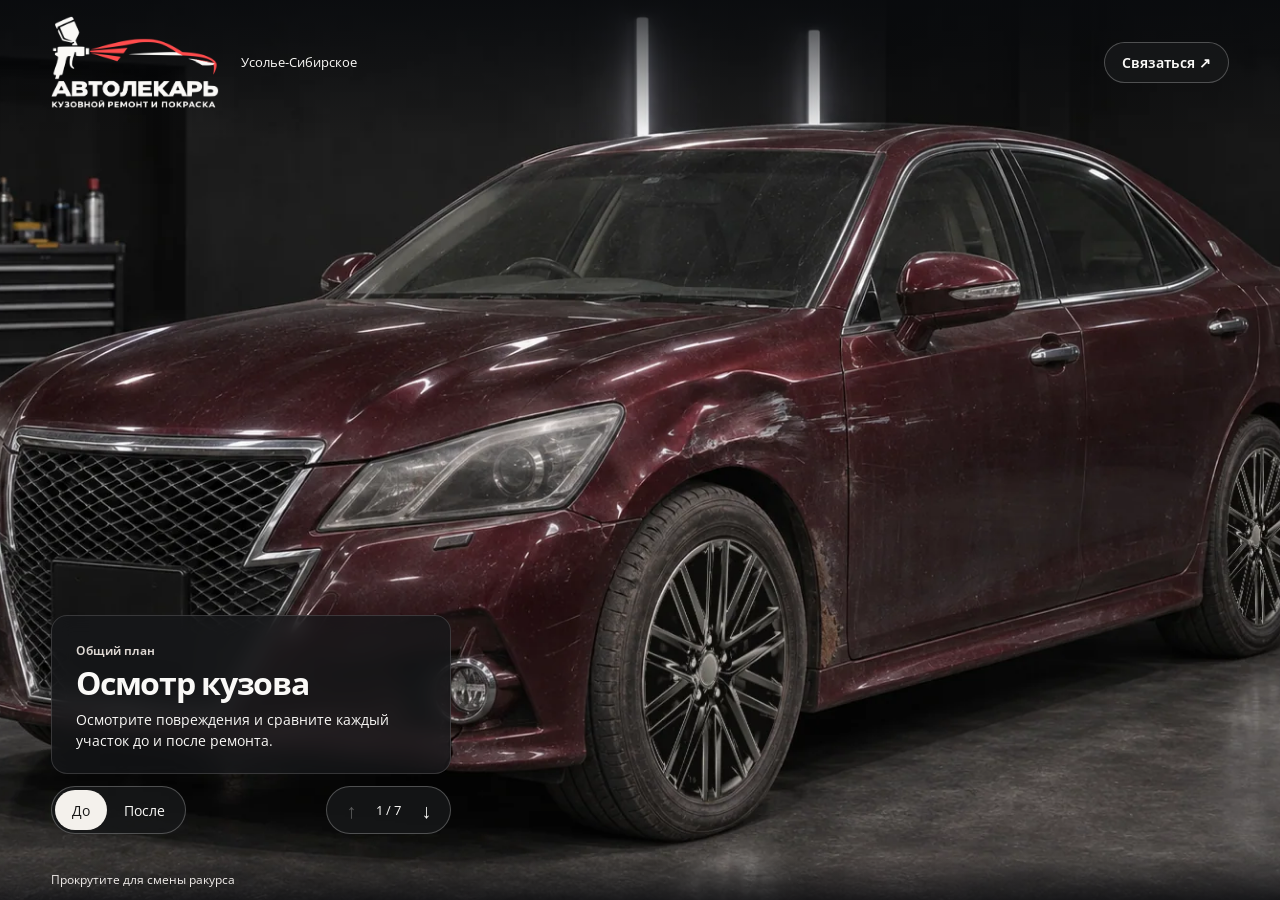
==== index.html @ a325d370 "Complete the inspection with hood polishing and underbody treatment" ====
<!DOCTYPE html><html lang="ru"><head><meta charset="utf-8"><meta name="viewport" content="width=device-width, initial-scale=1"><meta name="theme-color" content="#111315"><meta name="robots" content="noindex,nofollow"><title>Осмотр кузова — Автолекарь</title><link rel="icon" href="./favicon.svg"><style>*{box-sizing:border-box}body{color:#faf9f7;background:#111315;margin:0;font-family:Open Sans Variable,Open Sans,Arial,sans-serif}a,button{font:inherit;color:inherit}a{text-decoration:none}button{cursor:pointer;background:0 0;border:0}button:focus-visible,a:focus-visible{outline-offset:3px;outline:3px solid #f7c978}.inspection{isolation:isolate;touch-action:pinch-zoom;user-select:none;height:100svh;min-height:340px;position:relative;overflow:hidden}.stage,.shot,.shot picture,.shot img{width:100%;height:100%;position:absolute;inset:0}.inspection header,.lower,.inspection footer{z-index:1}.stage{z-index:0;background:#101113}.shot{transform-origin:50%}.shot img{object-fit:cover;object-position:center}.shot .after{clip-path:inset(0 0 0 var(--cut,100%))}.inspection header,.inspection footer{align-items:center;gap:22px;padding-inline:clamp(18px,4vw,72px);display:flex;position:absolute;left:0;right:0}.inspection header{padding-top:max(16px,env(safe-area-inset-top));background:linear-gradient(#090b0ed6,#0000);padding-bottom:28px;top:0}.brand{display:block;flex:none;width:168px}
.brand img{display:block;width:100%;height:auto}
@media(max-width:640px){.brand{width:116px;aspect-ratio:411/200;overflow:hidden}}
.city{font-size:13px}.contact,.compare,.steps{background:#171819d9;border:1px solid #ffffff40;border-radius:30px}.contact{margin-left:auto;padding:10px 17px;font-size:14px;font-weight:650}.lower{bottom:max(66px,calc(env(safe-area-inset-bottom) + 50px));width:min(400px,100% - 36px);position:absolute;left:clamp(18px,4vw,72px)}.card{backdrop-filter:blur(10px);opacity:1;background:#16181bba;border:1px solid #ffffff26;border-radius:16px;padding:22px 24px;transition:opacity .16s .18s}.is-moving .card{opacity:0;transition:opacity 90ms}.location{color:#ded8d3;font-size:12px;font-weight:650}h1{letter-spacing:-.04em;margin:5px 0 8px;font-size:clamp(24px,2.5vw,38px);line-height:1.13}p{margin:0;font-size:14px;line-height:1.5}.inspection nav{justify-content:space-between;gap:12px;margin-top:12px;display:flex}.compare,.steps{align-items:center;padding:3px;display:flex}.compare button,.steps button{border-radius:24px;min-width:42px;min-height:40px}.compare button{padding:0 17px;font-size:14px}.compare button[aria-pressed=true]{color:#171717;background:#f4f1ec}.steps button{font-size:20px}.steps button:disabled{opacity:.3;cursor:default}.count{font-variant-numeric:tabular-nums;padding-inline:4px;font-size:13px}.inspection footer{padding-bottom:max(12px,env(safe-area-inset-bottom));color:#f1edeb;background:linear-gradient(#0000,#0c0d10cb);justify-content:space-between;padding-top:14px;font-size:12px;bottom:0}footer a{text-underline-offset:3px;text-decoration:underline}.touch-help{display:none}@media (pointer:coarse){.touch-help{display:inline}.desktop-help{display:none}}@media (width<=640px){.city{display:none}.lower{bottom:max(48px,calc(env(safe-area-inset-bottom) + 38px));width:calc(100% - 36px)}.card{padding:15px 17px}.contact{font-size:13px}.inspection header{gap:10px}.inspection nav{margin-top:8px}}@media (height<=540px){.lower{bottom:34px}.card{padding:8px 14px}.card p{font-size:12px}.location{display:none}h1{font-size:21px}.inspection nav{margin-top:5px}.inspection footer{padding-bottom:4px}}@media (prefers-reduced-motion:reduce){.card,.is-moving .card{transition:none}}
</style></head><body><main class="inspection" aria-label="Интерактивный осмотр кузова"><header><a class="brand" href="./" aria-label="Автолекарь — главная"><img src="./avtolekar-logo.png" width="411" height="226" alt=""></a><span class="city">Усолье-Сибирское</span><a class="contact" href="https://t.me/dmitri_sergeevi0699">Связаться <span aria-hidden="true">↗</span></a></header><div class="lower"><section class="card" aria-live="polite" aria-atomic="true"><div data-copy data-before="Осмотр кузова" data-after="После восстановления" data-description="Осмотрите повреждения и сравните каждый участок до и после ремонта." data-result="Кузов после ремонта, окраски и полировки."><span class="location">Общий план</span><h1>Осмотр кузова</h1><p>Осмотрите повреждения и сравните каждый участок до и после ремонта.</p></div><div data-copy hidden data-before="Вмятина на крыле" data-after="Крыло после ремонта" data-description="На крыле виден залом, а след притёртости продолжается на переднюю дверь." data-result="Форма крыла восстановлена. Крыло и дверь окрашены."><span class="location">Крыло</span><h1>Вмятина на крыле</h1><p>На крыле виден залом, а след притёртости продолжается на переднюю дверь.</p></div><div data-copy hidden data-before="Коррозия у арки" data-after="Кромка после ремонта" data-description="Ржавчина проступила у нижней кромки переднего крыла, над окрашенным порогом." data-result="Повреждённый участок металла восстановлен, поверхность защищена и окрашена."><span class="location">Коррозия</span><h1>Коррозия у арки</h1><p>Ржавчина проступила у нижней кромки переднего крыла, над окрашенным порогом.</p></div><div data-copy hidden data-before="Трещина бампера" data-after="Бампер после ремонта" data-description="В нижней части переднего бампера видна трещина в пластике." data-result="Пластик восстановлен, на месте трещины — ровное окрашенное покрытие."><span class="location">Бампер</span><h1>Трещина бампера</h1><p>В нижней части переднего бампера видна трещина в пластике.</p></div><div data-copy hidden data-before="Помутнение фары" data-after="Фара после полировки" data-description="Наружный колпак слегка помутнел. За ним видны линза и перегородка." data-result="Наружная поверхность отполирована. Детали оптики снова хорошо различимы."><span class="location">Фара</span><h1>Помутнение фары</h1><p>Наружный колпак слегка помутнел. За ним видны линза и перегородка.</p></div><div data-copy hidden data-before="Риски на капоте" data-after="Капот после полировки" data-description="Вокруг белого отражения лампы видны тонкие царапины от моек." data-result="На отполированном лаке блик лампы снова чёткий."><span class="location">Капот</span><h1>Риски на капоте</h1><p>Вокруг белого отражения лампы видны тонкие царапины от моек.</p></div><div data-copy hidden data-before="Коррозия на усилителе пола" data-after="Днище после обработки" data-description="На продольном усилителе в передней части днища виден очаг ржавчины." data-result="Обработанный участок закрыт чёрным фактурным антикоррозионным покрытием."><span class="location">Днище</span><h1>Коррозия на усилителе пола</h1><p>На продольном усилителе в передней части днища виден очаг ржавчины.</p></div></section><nav aria-label="Управление осмотром"><div class="compare" aria-label="Состояние автомобиля" role="group"><button data-state="before" aria-pressed="true">До</button><button data-state="after" aria-pressed="false">После</button></div><div class="steps"><button data-step="-1" aria-label="Предыдущий ракурс" disabled>↑</button><span class="count">1 / 7</span><button data-step="1" aria-label="Следующий ракурс">↓</button></div></nav></div><footer><span class="desktop-help">Прокрутите для смены ракурса</span><span class="touch-help">↕ Ракурс · ← После · → До</span></footer><div class="stage" aria-hidden="true"><div class="shot"><picture class="before"><source media="(orientation: portrait)" srcset="[data-uri]" data-detail="./media/inspection/phone/overview-before.webp"><img src="./media/inspection/desktop/overview-before-wide.webp" alt="" draggable="false" loading="eager" fetchpriority="high"></picture><picture class="after"><source media="(orientation: portrait)" srcset="./_astro/overview-after.BoNOOjWH.webp" data-detail="./media/inspection/phone/overview-after.webp"><img src="./media/inspection/desktop/overview-after-wide.webp" alt="" draggable="false" loading="lazy" fetchpriority="auto"></picture></div><div class="shot" hidden><picture class="before"><source media="(orientation: portrait)" srcset="./_astro/dent-before.DjAiyzxq.webp" data-detail="./media/inspection/phone/dent-before.webp"><img src="./media/inspection/desktop/dent-before-wide.webp" alt="" draggable="false" loading="lazy" fetchpriority="auto"></picture><picture class="after"><source media="(orientation: portrait)" srcset="./_astro/dent-after.TfTE-GgR.webp" data-detail="./media/inspection/phone/dent-after.webp"><img src="./media/inspection/desktop/dent-after-wide.webp" alt="" draggable="false" loading="lazy" fetchpriority="auto"></picture></div><div class="shot" hidden><picture class="before"><source media="(orientation: portrait)" srcset="./_astro/rust-before.DNss6D1P.webp" data-detail="./media/inspection/phone/rust-before.webp"><img src="./media/inspection/desktop/rust-before-wide.webp" alt="" draggable="false" loading="lazy" fetchpriority="auto"></picture><picture class="after"><source media="(orientation: portrait)" srcset="./_astro/rust-after.C2uciEOX.webp" data-detail="./media/inspection/phone/rust-after.webp"><img src="./media/inspection/desktop/rust-after-wide.webp" alt="" draggable="false" loading="lazy" fetchpriority="auto"></picture></div><div class="shot" hidden><picture class="before"><source media="(orientation: portrait)" srcset="./_astro/bumper-before.CA5DMRPM.webp" data-detail="./media/inspection/phone/bumper-before.webp"><img src="./media/inspection/desktop/bumper-before-wide.webp" alt="" draggable="false" loading="lazy" fetchpriority="auto"></picture><picture class="after"><source media="(orientation: portrait)" srcset="./_astro/bumper-after.2tPCeBjA.webp" data-detail="./media/inspection/phone/bumper-after.webp"><img src="./media/inspection/desktop/bumper-after-wide.webp" alt="" draggable="false" loading="lazy" fetchpriority="auto"></picture></div><div class="shot" hidden><picture class="before"><source media="(orientation: portrait)" srcset="./_astro/headlamp-before.DxLnME9M.webp" data-detail="./media/inspection/phone/headlamp-before.webp"><img src="./media/inspection/desktop/headlamp-before-wide.webp" alt="" draggable="false" loading="lazy" fetchpriority="auto"></picture><picture class="after"><source media="(orientation: portrait)" srcset="./_astro/headlamp-after.x4P0NpUG.webp" data-detail="./media/inspection/phone/headlamp-after.webp"><img src="./media/inspection/desktop/headlamp-after-wide.webp" alt="" draggable="false" loading="lazy" fetchpriority="auto"></picture></div><div class="shot" hidden><picture class="before"><source media="(orientation: portrait)" srcset="./_astro/hood-before.CWk0OAph.webp" data-detail="./media/inspection/phone/hood-before.webp"><img src="./media/inspection/desktop/hood-before-wide.webp" alt="" draggable="false" loading="lazy" fetchpriority="auto"></picture><picture class="after"><source media="(orientation: portrait)" srcset="./_astro/hood-after.D_48-Fvn.webp" data-detail="./media/inspection/phone/hood-after.webp"><img src="./media/inspection/desktop/hood-after-wide.webp" alt="" draggable="false" loading="lazy" fetchpriority="auto"></picture></div><div class="shot" hidden><picture class="before"><source media="(orientation: portrait)" srcset="./_astro/floor-before.DLg3fCy4.webp" data-detail="./media/inspection/phone/floor-before.webp"><img src="./media/inspection/desktop/floor-before-wide.webp" alt="" draggable="false" loading="lazy" fetchpriority="auto"></picture><picture class="after"><source media="(orientation: portrait)" srcset="./_astro/floor-after.BO7RYR8T.webp" data-detail="./media/inspection/phone/floor-after.webp"><img src="./media/inspection/desktop/floor-after-wide.webp" alt="" draggable="false" loading="lazy" fetchpriority="auto"></picture></div></div></main><noscript><style>.inspection nav,.desktop-help,.touch-help{display:none}</style><p>Осмотр повреждений и результаты ремонта</p><p>Общий план · <a href="./media/inspection/desktop/overview-before-wide.webp">До </a><a href="./media/inspection/desktop/overview-after-wide.webp"> После</a></p><p>Крыло · <a href="./media/inspection/desktop/dent-before-wide.webp">До </a><a href="./media/inspection/desktop/dent-after-wide.webp"> После</a></p><p>Коррозия · <a href="./media/inspection/desktop/rust-before-wide.webp">До </a><a href="./media/inspection/desktop/rust-after-wide.webp"> После</a></p><p>Бампер · <a href="./media/inspection/desktop/bumper-before-wide.webp">До </a><a href="./media/inspection/desktop/bumper-after-wide.webp"> После</a></p><p>Фара · <a href="./media/inspection/desktop/headlamp-before-wide.webp">До </a><a href="./media/inspection/desktop/headlamp-after-wide.webp"> После</a></p><p>Капот · <a href="./media/inspection/desktop/hood-before-wide.webp">До </a><a href="./media/inspection/desktop/hood-after-wide.webp"> После</a></p><p>Днище · <a href="./media/inspection/desktop/floor-before-wide.webp">До </a><a href="./media/inspection/desktop/floor-after-wide.webp"> После</a></p></noscript><script type="module" src="./_astro/InspectionPage.astro_astro_type_script_index_0_lang.B_7748nV.js"></script><link rel="stylesheet" href="./_astro/inspection-fonts.css" media="print" onload="this.media='all'"></body></html>
---- _astro/inspection-fonts.css ----
@font-face{font-family:Open Sans Variable;font-style:normal;font-display:swap;font-weight:300 800;src:url(./open-sans-cyrillic-ext-wght-normal.D8xHCTEw.woff2)format("woff2-variations");unicode-range:U+460-52F,U+1C80-1C8A,U+20B4,U+2DE0-2DFF,U+A640-A69F,U+FE2E-FE2F}
@font-face{font-family:Open Sans Variable;font-style:normal;font-display:swap;font-weight:300 800;src:url(./open-sans-cyrillic-wght-normal.bOs07Rf4.woff2)format("woff2-variations");unicode-range:U+301,U+400-45F,U+490-491,U+4B0-4B1,U+2116}
@font-face{font-family:Open Sans Variable;font-style:normal;font-display:swap;font-weight:300 800;src:url(./open-sans-greek-ext-wght-normal.Bm9CHu9r.woff2)format("woff2-variations");unicode-range:U+1F??}
@font-face{font-family:Open Sans Variable;font-style:normal;font-display:swap;font-weight:300 800;src:url(./open-sans-greek-wght-normal.8neIfJ3r.woff2)format("woff2-variations");unicode-range:U+370-377,U+37A-37F,U+384-38A,U+38C,U+38E-3A1,U+3A3-3FF}
@font-face{font-family:Open Sans Variable;font-style:normal;font-display:swap;font-weight:300 800;src:url(./open-sans-hebrew-wght-normal.BjjtG49P.woff2)format("woff2-variations");unicode-range:U+307-308,U+590-5FF,U+200C-2010,U+20AA,U+25CC,U+FB1D-FB4F}
@font-face{font-family:Open Sans Variable;font-style:normal;font-display:swap;font-weight:300 800;src:url(./open-sans-math-wght-normal.C1FvUlkR.woff2)format("woff2-variations");unicode-range:U+302-303,U+305,U+307-308,U+310,U+312,U+315,U+31A,U+326-327,U+32C,U+32F-330,U+332-333,U+338,U+33A,U+346,U+34D,U+391-3A1,U+3A3-3A9,U+3B1-3C9,U+3D1,U+3D5-3D6,U+3F0-3F1,U+3F4-3F5,U+2016-2017,U+2034-2038,U+203C,U+2040,U+2043,U+2047,U+2050,U+2057,U+205F,U+2070-2071,U+2074-208E,U+2090-209C,U+20D0-20DC,U+20E1,U+20E5-20EF,U+2100-2112,U+2114-2115,U+2117-2121,U+2123-214F,U+2190,U+2192,U+2194-21AE,U+21B0-21E5,U+21F1-21F2,U+21F4-2211,U+2213-2214,U+2216-22FF,U+2308-230B,U+2310,U+2319,U+231C-2321,U+2336-237A,U+237C,U+2395,U+239B-23B7,U+23D0,U+23DC-23E1,U+2474-2475,U+25AF,U+25B3,U+25B7,U+25BD,U+25C1,U+25CA,U+25CC,U+25FB,U+266D-266F,U+27C0-27FF,U+2900-2AFF,U+2B0E-2B11,U+2B30-2B4C,U+2BFE,U+3030,U+FF5B,U+FF5D,U+1D400-1D7FF,U+1EE??}
@font-face{font-family:Open Sans Variable;font-style:normal;font-display:swap;font-weight:300 800;src:url(./open-sans-symbols-wght-normal.BAf6-sld.woff2)format("woff2-variations");unicode-range:U+1-C,U+E-1F,U+7F-9F,U+20DD-20E0,U+20E2-20E4,U+2150-218F,U+2190,U+2192,U+2194-2199,U+21AF,U+21E6-21F0,U+21F3,U+2218-2219,U+2299,U+22C4-22C6,U+2300-243F,U+2440-244A,U+2460-24FF,U+25A0-27BF,U+28??,U+2921-2922,U+2981,U+29BF,U+29EB,U+2B??,U+4DC0-4DFF,U+FFF9-FFFB,U+10140-1018E,U+10190-1019C,U+101A0,U+101D0-101FD,U+102E0-102FB,U+10E60-10E7E,U+1D2C0-1D2D3,U+1D2E0-1D37F,U+1F0??,U+1F100-1F1AD,U+1F1E6-1F1FF,U+1F30D-1F30F,U+1F315,U+1F31C,U+1F31E,U+1F320-1F32C,U+1F336,U+1F378,U+1F37D,U+1F382,U+1F393-1F39F,U+1F3A7-1F3A8,U+1F3AC-1F3AF,U+1F3C2,U+1F3C4-1F3C6,U+1F3CA-1F3CE,U+1F3D4-1F3E0,U+1F3ED,U+1F3F1-1F3F3,U+1F3F5-1F3F7,U+1F408,U+1F415,U+1F41F,U+1F426,U+1F43F,U+1F441-1F442,U+1F444,U+1F446-1F449,U+1F44C-1F44E,U+1F453,U+1F46A,U+1F47D,U+1F4A3,U+1F4B0,U+1F4B3,U+1F4B9,U+1F4BB,U+1F4BF,U+1F4C8-1F4CB,U+1F4D6,U+1F4DA,U+1F4DF,U+1F4E3-1F4E6,U+1F4EA-1F4ED,U+1F4F7,U+1F4F9-1F4FB,U+1F4FD-1F4FE,U+1F503,U+1F507-1F50B,U+1F50D,U+1F512-1F513,U+1F53E-1F54A,U+1F54F-1F5FA,U+1F610,U+1F650-1F67F,U+1F687,U+1F68D,U+1F691,U+1F694,U+1F698,U+1F6AD,U+1F6B2,U+1F6B9-1F6BA,U+1F6BC,U+1F6C6-1F6CF,U+1F6D3-1F6D7,U+1F6E0-1F6EA,U+1F6F0-1F6F3,U+1F6F7-1F6FC,U+1F7??,U+1F800-1F80B,U+1F810-1F847,U+1F850-1F859,U+1F860-1F887,U+1F890-1F8AD,U+1F8B0-1F8BB,U+1F8C0-1F8C1,U+1F900-1F90B,U+1F93B,U+1F946,U+1F984,U+1F996,U+1F9E9,U+1FA00-1FA6F,U+1FA70-1FA7C,U+1FA80-1FA89,U+1FA8F-1FAC6,U+1FACE-1FADC,U+1FADF-1FAE9,U+1FAF0-1FAF8,U+1FB??}
@font-face{font-family:Open Sans Variable;font-style:normal;font-display:swap;font-weight:300 800;src:url(./open-sans-vietnamese-wght-normal.UygKeDyW.woff2)format("woff2-variations");unicode-range:U+102-103,U+110-111,U+128-129,U+168-169,U+1A0-1A1,U+1AF-1B0,U+300-301,U+303-304,U+308-309,U+323,U+329,U+1EA0-1EF9,U+20AB}
@font-face{font-family:Open Sans Variable;font-style:normal;font-display:swap;font-weight:300 800;src:url(./open-sans-latin-ext-wght-normal.DPNHYqvY.woff2)format("woff2-variations");unicode-range:U+100-2BA,U+2BD-2C5,U+2C7-2CC,U+2CE-2D7,U+2DD-2FF,U+304,U+308,U+329,U+1D00-1DBF,U+1E00-1E9F,U+1EF2-1EFF,U+2020,U+20A0-20AB,U+20AD-20C0,U+2113,U+2C60-2C7F,U+A720-A7FF}
@font-face{font-family:Open Sans Variable;font-style:normal;font-display:swap;font-weight:300 800;src:url(./open-sans-latin-wght-normal.CWNzRldh.woff2)format("woff2-variations");unicode-range:U+??,U+131,U+152-153,U+2BB-2BC,U+2C6,U+2DA,U+2DC,U+304,U+308,U+329,U+2000-206F,U+20AC,U+2122,U+2191,U+2193,U+2212,U+2215,U+FEFF,U+FFFD}
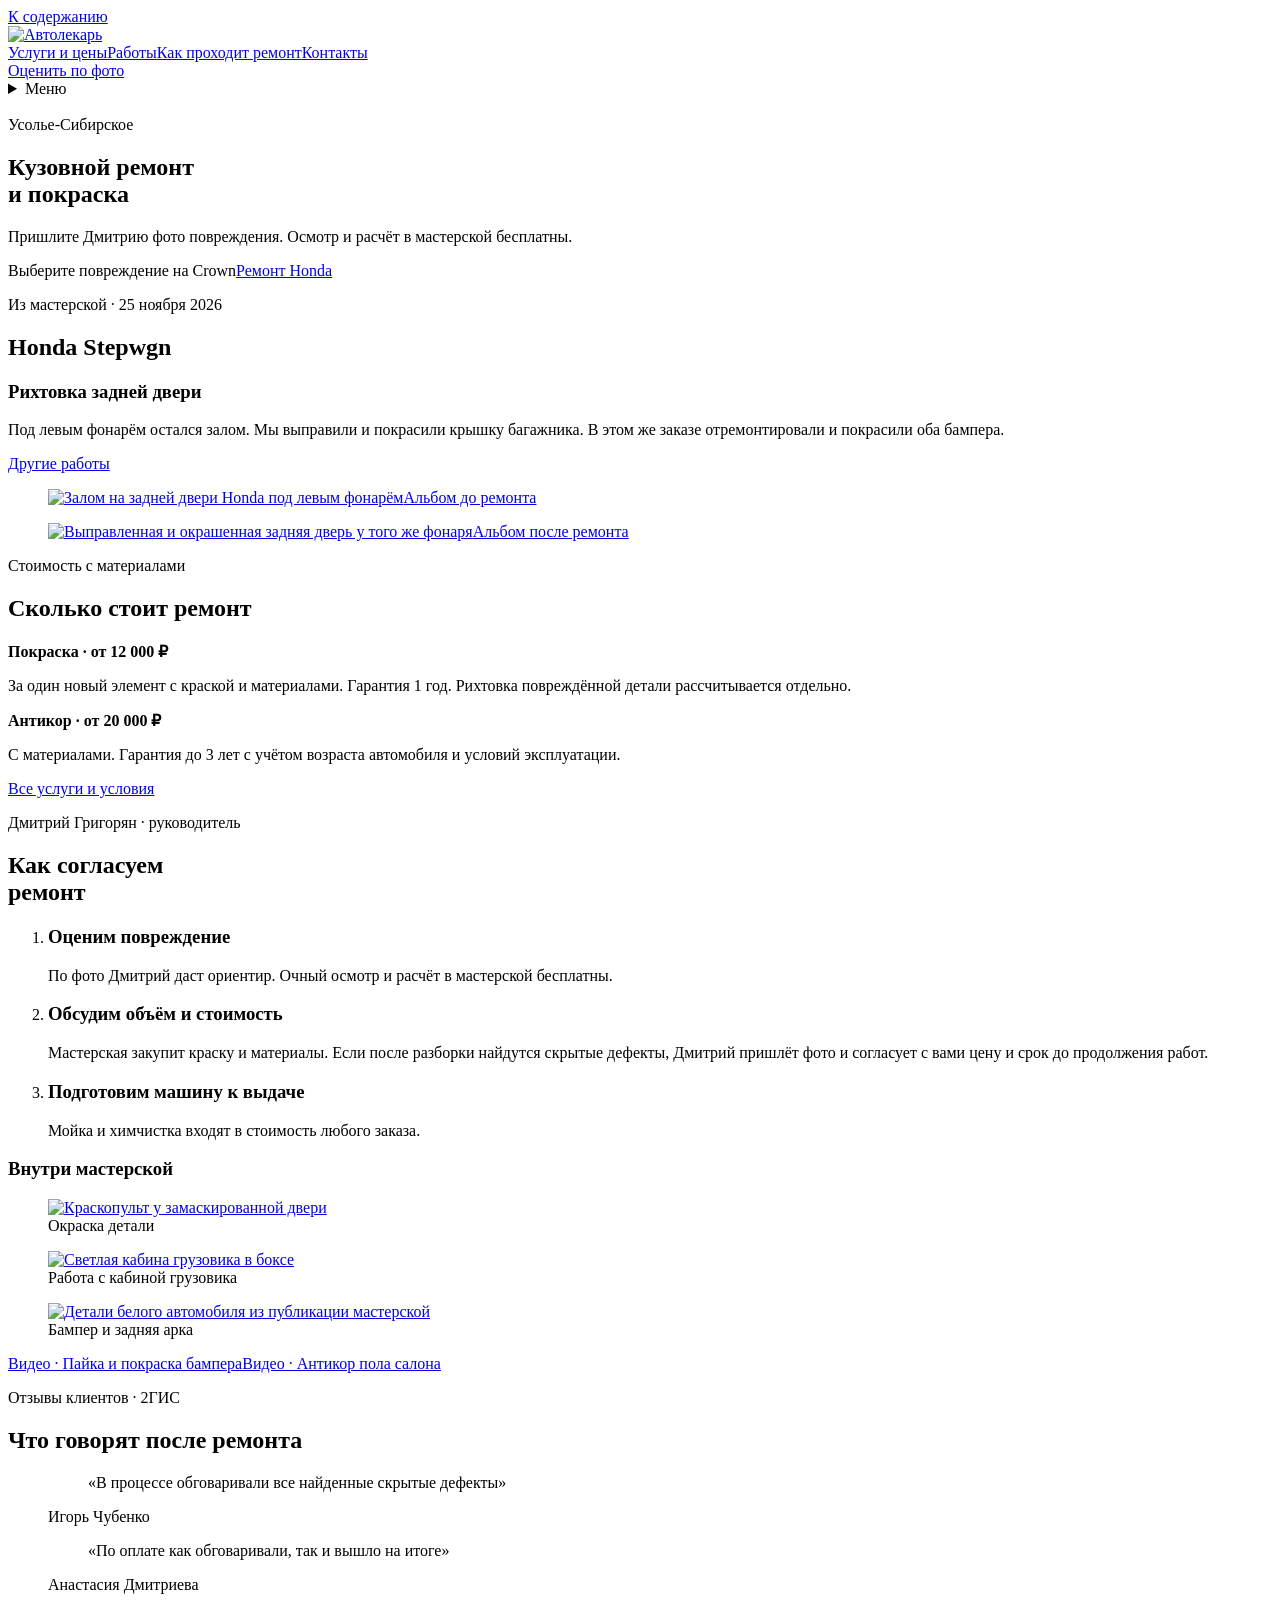
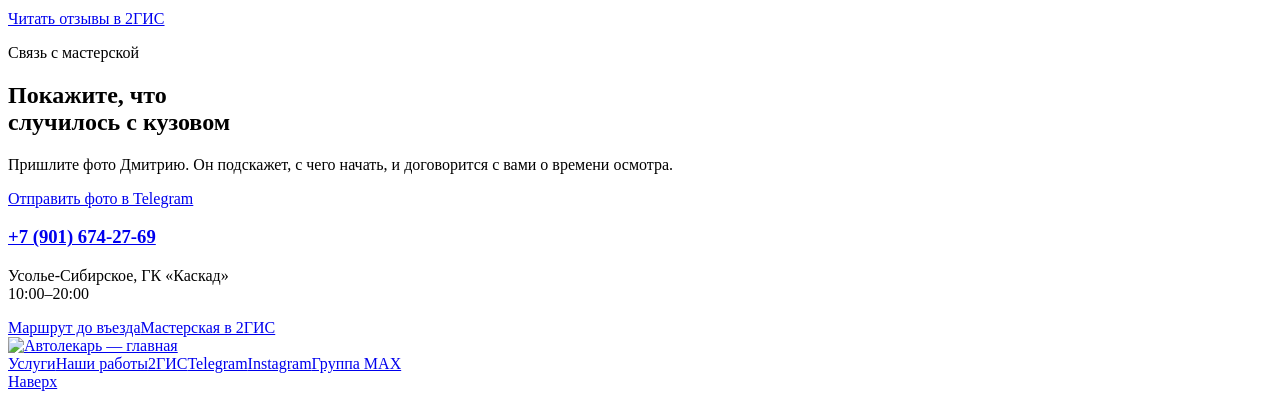
==== commit 09a8942d: "Publish updated workshop navigation and Honda Stepwgn repair comparison" ====
--- a/index.html
+++ b/index.html
@@ -1,5 +1 @@
-<!DOCTYPE html><html lang="ru"><head><meta charset="utf-8"><meta name="viewport" content="width=device-width, initial-scale=1"><meta name="theme-color" content="#111315"><meta name="robots" content="noindex,nofollow"><title>Осмотр кузова — Автолекарь</title><link rel="icon" href="./favicon.svg"><style>*{box-sizing:border-box}body{color:#faf9f7;background:#111315;margin:0;font-family:Open Sans Variable,Open Sans,Arial,sans-serif}a,button{font:inherit;color:inherit}a{text-decoration:none}button{cursor:pointer;background:0 0;border:0}button:focus-visible,a:focus-visible{outline-offset:3px;outline:3px solid #f7c978}.inspection{isolation:isolate;touch-action:pinch-zoom;user-select:none;height:100svh;min-height:340px;position:relative;overflow:hidden}.stage,.shot,.shot picture,.shot img{width:100%;height:100%;position:absolute;inset:0}.inspection header,.lower,.inspection footer{z-index:1}.stage{z-index:0;background:#101113}.shot{transform-origin:50%}.shot img{object-fit:cover;object-position:center}.shot .after{clip-path:inset(0 0 0 var(--cut,100%))}.inspection header,.inspection footer{align-items:center;gap:22px;padding-inline:clamp(18px,4vw,72px);display:flex;position:absolute;left:0;right:0}.inspection header{padding-top:max(16px,env(safe-area-inset-top));background:linear-gradient(#090b0ed6,#0000);padding-bottom:28px;top:0}.brand{display:block;flex:none;width:168px}
-.brand img{display:block;width:100%;height:auto}
-@media(max-width:640px){.brand{width:116px;aspect-ratio:411/200;overflow:hidden}}
-.city{font-size:13px}.contact,.compare,.steps{background:#171819d9;border:1px solid #ffffff40;border-radius:30px}.contact{margin-left:auto;padding:10px 17px;font-size:14px;font-weight:650}.lower{bottom:max(66px,calc(env(safe-area-inset-bottom) + 50px));width:min(400px,100% - 36px);position:absolute;left:clamp(18px,4vw,72px)}.card{backdrop-filter:blur(10px);opacity:1;background:#16181bba;border:1px solid #ffffff26;border-radius:16px;padding:22px 24px;transition:opacity .16s .18s}.is-moving .card{opacity:0;transition:opacity 90ms}.location{color:#ded8d3;font-size:12px;font-weight:650}h1{letter-spacing:-.04em;margin:5px 0 8px;font-size:clamp(24px,2.5vw,38px);line-height:1.13}p{margin:0;font-size:14px;line-height:1.5}.inspection nav{justify-content:space-between;gap:12px;margin-top:12px;display:flex}.compare,.steps{align-items:center;padding:3px;display:flex}.compare button,.steps button{border-radius:24px;min-width:42px;min-height:40px}.compare button{padding:0 17px;font-size:14px}.compare button[aria-pressed=true]{color:#171717;background:#f4f1ec}.steps button{font-size:20px}.steps button:disabled{opacity:.3;cursor:default}.count{font-variant-numeric:tabular-nums;padding-inline:4px;font-size:13px}.inspection footer{padding-bottom:max(12px,env(safe-area-inset-bottom));color:#f1edeb;background:linear-gradient(#0000,#0c0d10cb);justify-content:space-between;padding-top:14px;font-size:12px;bottom:0}footer a{text-underline-offset:3px;text-decoration:underline}.touch-help{display:none}@media (pointer:coarse){.touch-help{display:inline}.desktop-help{display:none}}@media (width<=640px){.city{display:none}.lower{bottom:max(48px,calc(env(safe-area-inset-bottom) + 38px));width:calc(100% - 36px)}.card{padding:15px 17px}.contact{font-size:13px}.inspection header{gap:10px}.inspection nav{margin-top:8px}}@media (height<=540px){.lower{bottom:34px}.card{padding:8px 14px}.card p{font-size:12px}.location{display:none}h1{font-size:21px}.inspection nav{margin-top:5px}.inspection footer{padding-bottom:4px}}@media (prefers-reduced-motion:reduce){.card,.is-moving .card{transition:none}}
-</style></head><body><main class="inspection" aria-label="Интерактивный осмотр кузова"><header><a class="brand" href="./" aria-label="Автолекарь — главная"><img src="./avtolekar-logo.png" width="411" height="226" alt=""></a><span class="city">Усолье-Сибирское</span><a class="contact" href="https://t.me/dmitri_sergeevi0699">Связаться <span aria-hidden="true">↗</span></a></header><div class="lower"><section class="card" aria-live="polite" aria-atomic="true"><div data-copy data-before="Осмотр кузова" data-after="После восстановления" data-description="Осмотрите повреждения и сравните каждый участок до и после ремонта." data-result="Кузов после ремонта, окраски и полировки."><span class="location">Общий план</span><h1>Осмотр кузова</h1><p>Осмотрите повреждения и сравните каждый участок до и после ремонта.</p></div><div data-copy hidden data-before="Вмятина на крыле" data-after="Крыло после ремонта" data-description="На крыле виден залом, а след притёртости продолжается на переднюю дверь." data-result="Форма крыла восстановлена. Крыло и дверь окрашены."><span class="location">Крыло</span><h1>Вмятина на крыле</h1><p>На крыле виден залом, а след притёртости продолжается на переднюю дверь.</p></div><div data-copy hidden data-before="Коррозия у арки" data-after="Кромка после ремонта" data-description="Ржавчина проступила у нижней кромки переднего крыла, над окрашенным порогом." data-result="Повреждённый участок металла восстановлен, поверхность защищена и окрашена."><span class="location">Коррозия</span><h1>Коррозия у арки</h1><p>Ржавчина проступила у нижней кромки переднего крыла, над окрашенным порогом.</p></div><div data-copy hidden data-before="Трещина бампера" data-after="Бампер после ремонта" data-description="В нижней части переднего бампера видна трещина в пластике." data-result="Пластик восстановлен, на месте трещины — ровное окрашенное покрытие."><span class="location">Бампер</span><h1>Трещина бампера</h1><p>В нижней части переднего бампера видна трещина в пластике.</p></div><div data-copy hidden data-before="Помутнение фары" data-after="Фара после полировки" data-description="Наружный колпак слегка помутнел. За ним видны линза и перегородка." data-result="Наружная поверхность отполирована. Детали оптики снова хорошо различимы."><span class="location">Фара</span><h1>Помутнение фары</h1><p>Наружный колпак слегка помутнел. За ним видны линза и перегородка.</p></div><div data-copy hidden data-before="Риски на капоте" data-after="Капот после полировки" data-description="Вокруг белого отражения лампы видны тонкие царапины от моек." data-result="На отполированном лаке блик лампы снова чёткий."><span class="location">Капот</span><h1>Риски на капоте</h1><p>Вокруг белого отражения лампы видны тонкие царапины от моек.</p></div><div data-copy hidden data-before="Коррозия на усилителе пола" data-after="Днище после обработки" data-description="На продольном усилителе в передней части днища виден очаг ржавчины." data-result="Обработанный участок закрыт чёрным фактурным антикоррозионным покрытием."><span class="location">Днище</span><h1>Коррозия на усилителе пола</h1><p>На продольном усилителе в передней части днища виден очаг ржавчины.</p></div></section><nav aria-label="Управление осмотром"><div class="compare" aria-label="Состояние автомобиля" role="group"><button data-state="before" aria-pressed="true">До</button><button data-state="after" aria-pressed="false">После</button></div><div class="steps"><button data-step="-1" aria-label="Предыдущий ракурс" disabled>↑</button><span class="count">1 / 7</span><button data-step="1" aria-label="Следующий ракурс">↓</button></div></nav></div><footer><span class="desktop-help">Прокрутите для смены ракурса</span><span class="touch-help">↕ Ракурс · ← После · → До</span></footer><div class="stage" aria-hidden="true"><div class="shot"><picture class="before"><source media="(orientation: portrait)" srcset="[data-uri]" data-detail="./media/inspection/phone/overview-before.webp"><img src="./media/inspection/desktop/overview-before-wide.webp" alt="" draggable="false" loading="eager" fetchpriority="high"></picture><picture class="after"><source media="(orientation: portrait)" srcset="./_astro/overview-after.BoNOOjWH.webp" data-detail="./media/inspection/phone/overview-after.webp"><img src="./media/inspection/desktop/overview-after-wide.webp" alt="" draggable="false" loading="lazy" fetchpriority="auto"></picture></div><div class="shot" hidden><picture class="before"><source media="(orientation: portrait)" srcset="./_astro/dent-before.DjAiyzxq.webp" data-detail="./media/inspection/phone/dent-before.webp"><img src="./media/inspection/desktop/dent-before-wide.webp" alt="" draggable="false" loading="lazy" fetchpriority="auto"></picture><picture class="after"><source media="(orientation: portrait)" srcset="./_astro/dent-after.TfTE-GgR.webp" data-detail="./media/inspection/phone/dent-after.webp"><img src="./media/inspection/desktop/dent-after-wide.webp" alt="" draggable="false" loading="lazy" fetchpriority="auto"></picture></div><div class="shot" hidden><picture class="before"><source media="(orientation: portrait)" srcset="./_astro/rust-before.DNss6D1P.webp" data-detail="./media/inspection/phone/rust-before.webp"><img src="./media/inspection/desktop/rust-before-wide.webp" alt="" draggable="false" loading="lazy" fetchpriority="auto"></picture><picture class="after"><source media="(orientation: portrait)" srcset="./_astro/rust-after.C2uciEOX.webp" data-detail="./media/inspection/phone/rust-after.webp"><img src="./media/inspection/desktop/rust-after-wide.webp" alt="" draggable="false" loading="lazy" fetchpriority="auto"></picture></div><div class="shot" hidden><picture class="before"><source media="(orientation: portrait)" srcset="./_astro/bumper-before.CA5DMRPM.webp" data-detail="./media/inspection/phone/bumper-before.webp"><img src="./media/inspection/desktop/bumper-before-wide.webp" alt="" draggable="false" loading="lazy" fetchpriority="auto"></picture><picture class="after"><source media="(orientation: portrait)" srcset="./_astro/bumper-after.2tPCeBjA.webp" data-detail="./media/inspection/phone/bumper-after.webp"><img src="./media/inspection/desktop/bumper-after-wide.webp" alt="" draggable="false" loading="lazy" fetchpriority="auto"></picture></div><div class="shot" hidden><picture class="before"><source media="(orientation: portrait)" srcset="./_astro/headlamp-before.DxLnME9M.webp" data-detail="./media/inspection/phone/headlamp-before.webp"><img src="./media/inspection/desktop/headlamp-before-wide.webp" alt="" draggable="false" loading="lazy" fetchpriority="auto"></picture><picture class="after"><source media="(orientation: portrait)" srcset="./_astro/headlamp-after.x4P0NpUG.webp" data-detail="./media/inspection/phone/headlamp-after.webp"><img src="./media/inspection/desktop/headlamp-after-wide.webp" alt="" draggable="false" loading="lazy" fetchpriority="auto"></picture></div><div class="shot" hidden><picture class="before"><source media="(orientation: portrait)" srcset="./_astro/hood-before.CWk0OAph.webp" data-detail="./media/inspection/phone/hood-before.webp"><img src="./media/inspection/desktop/hood-before-wide.webp" alt="" draggable="false" loading="lazy" fetchpriority="auto"></picture><picture class="after"><source media="(orientation: portrait)" srcset="./_astro/hood-after.D_48-Fvn.webp" data-detail="./media/inspection/phone/hood-after.webp"><img src="./media/inspection/desktop/hood-after-wide.webp" alt="" draggable="false" loading="lazy" fetchpriority="auto"></picture></div><div class="shot" hidden><picture class="before"><source media="(orientation: portrait)" srcset="./_astro/floor-before.DLg3fCy4.webp" data-detail="./media/inspection/phone/floor-before.webp"><img src="./media/inspection/desktop/floor-before-wide.webp" alt="" draggable="false" loading="lazy" fetchpriority="auto"></picture><picture class="after"><source media="(orientation: portrait)" srcset="./_astro/floor-after.BO7RYR8T.webp" data-detail="./media/inspection/phone/floor-after.webp"><img src="./media/inspection/desktop/floor-after-wide.webp" alt="" draggable="false" loading="lazy" fetchpriority="auto"></picture></div></div></main><noscript><style>.inspection nav,.desktop-help,.touch-help{display:none}</style><p>Осмотр повреждений и результаты ремонта</p><p>Общий план · <a href="./media/inspection/desktop/overview-before-wide.webp">До </a><a href="./media/inspection/desktop/overview-after-wide.webp"> После</a></p><p>Крыло · <a href="./media/inspection/desktop/dent-before-wide.webp">До </a><a href="./media/inspection/desktop/dent-after-wide.webp"> После</a></p><p>Коррозия · <a href="./media/inspection/desktop/rust-before-wide.webp">До </a><a href="./media/inspection/desktop/rust-after-wide.webp"> После</a></p><p>Бампер · <a href="./media/inspection/desktop/bumper-before-wide.webp">До </a><a href="./media/inspection/desktop/bumper-after-wide.webp"> После</a></p><p>Фара · <a href="./media/inspection/desktop/headlamp-before-wide.webp">До </a><a href="./media/inspection/desktop/headlamp-after-wide.webp"> После</a></p><p>Капот · <a href="./media/inspection/desktop/hood-before-wide.webp">До </a><a href="./media/inspection/desktop/hood-after-wide.webp"> После</a></p><p>Днище · <a href="./media/inspection/desktop/floor-before-wide.webp">До </a><a href="./media/inspection/desktop/floor-after-wide.webp"> После</a></p></noscript><script type="module" src="./_astro/InspectionPage.astro_astro_type_script_index_0_lang.B_7748nV.js"></script><link rel="stylesheet" href="./_astro/inspection-fonts.css" media="print" onload="this.media='all'"></body></html>+<!DOCTYPE html><html lang="ru"><head><meta charset="utf-8"><meta name="viewport" content="width=device-width,initial-scale=1"><meta name="robots" content="noindex,nofollow"><meta name="description" content="Кузовной ремонт в Усолье-Сибирском. Работы мастерской, цены и бесплатный осмотр."><link rel="icon" href="/avtolekar-preview/favicon.svg"><title>Кузовной ремонт и покраска · Автолекарь</title><link rel="stylesheet" href="/avtolekar-preview/_astro/Workshop.D3ArHzkw.css"></head><body id="top"><a class="skip" href="#content">К содержанию</a><header class="home-header"><a class="home-brand" href="/avtolekar-preview/" aria-label="Автолекарь — главная"><img src="/avtolekar-preview/avtolekar-logo.png" alt="Автолекарь"></a><nav class="home-links" aria-label="Разделы сайта"><a href="/avtolekar-preview/services/">Услуги и цены</a><a href="#shop">Работы</a><a href="/avtolekar-preview/#person">Как проходит ремонт</a><a href="#contacts">Контакты</a></nav><a class="estimate" href="https://t.me/dmitri_sergeevi0699">Оценить по фото</a><details class="home-menu"><summary aria-label="Меню мастерской"><span class="menu-lines" aria-hidden="true"></span><span class="menu-word">Меню</span></summary><div class="home-panel"><div class="panel-sections"><a href="/avtolekar-preview/services/">Услуги и цены</a><a href="#shop">Работы</a><a href="/avtolekar-preview/#person">Как проходит ремонт</a><a href="#contacts">Контакты</a></div><a class="panel-tel" href="tel:+79016742769">+7 (901) 674-27-69</a><p>Усолье-Сибирское · 10:00–20:00</p><div class="panel-channels"><a href="https://max.ru/join/s31w9o6Je_0rJxThYUPEioEOFZJQBKkPFsVaIQM1FVo">Группа MAX</a><a href="https://2gis.ru/irkutsk/geo/70000001111575187/103.672913,52.739007">2ГИС</a><a href="https://www.instagram.com/autoservis_avtolekar.usolye/">Instagram</a></div></div></details></header><script type="module">var e=document.querySelector(`.home-menu`);e&&(document.addEventListener(`click`,t=>{t.target instanceof Element&&(!e.contains(t.target)||t.target.closest(`a`))&&(e.open=!1)}),document.addEventListener(`keydown`,t=>{t.key===`Escape`&&e.open&&(e.open=!1,e.querySelector(`summary`)?.focus())}),e.addEventListener(`focusout`,t=>{t.relatedTarget instanceof Node&&!e.contains(t.relatedTarget)&&(e.open=!1)}));</script><main id="content"><link rel="stylesheet" href="/avtolekar-preview/crown-zones.css"><div class="flight-comparison" data-flight-comparison hidden><strong>Пролёт к крылу</strong><div role="group" aria-label="Воспроизвести пролёт"><button type="button" data-quality="hd" aria-label="Воспроизвести Full HD">Full HD</button><button type="button" data-quality="uhd" aria-label="Воспроизвести облегчённый 4K">4K</button></div><button type="button" data-show-wing aria-expanded="false" aria-controls="wing-comparison">Крыло рядом</button><output aria-live="polite">Выберите качество для просмотра</output><figure id="wing-comparison" hidden><figcaption><span>Full HD · 8,82 МБ</span><span>4К · 4,75 МБ</span></figcaption><video controls muted playsinline preload="none" aria-label="Один и тот же участок крыла, Full HD слева и облегчённый 4К справа"></video></figure></div><section id="journey" aria-label="Осмотр Toyota Crown"><div class="stage" data-scene="overview" data-crown-map data-photos="/avtolekar-preview/media/inspection/"><div id="images"><div class="frame inspection-detail" data-chapter="overview" style="opacity:1;--focus-desktop:url(/avtolekar-preview/media/inspection/focus/overview-desktop.png);--focus-phone:url(/avtolekar-preview/media/inspection/focus/overview-phone.png)"><picture><source media="(max-width:680px)" srcset="/avtolekar-preview/media/inspection/phone/overview-lit-before.webp"><img alt="Бордовый Toyota Crown с повреждениями кузова" fetchpriority="high" src="/avtolekar-preview/media/inspection/desktop/overview-lit-before-wide.webp"></picture></div></div><div class="shade"></div><div class="copy"><div class="city-line">Усолье-Сибирское</div><h1>Кузовной ремонт<br>и покраска</h1><p>Пришлите Дмитрию фото повреждения. Осмотр и расчёт в мастерской бесплатны.</p></div></div><div class="map-foot"><span>Выберите повреждение на Crown</span><a href="#shop">Ремонт Honda</a></div></section><section class="honda-case" id="shop" aria-labelledby="honda-heading"><div class="case-intro"><p class="case-kicker">Из мастерской <span>·</span> 25 ноября 2026</p><h2 id="honda-heading">Honda Stepwgn</h2><h3>Рихтовка задней двери</h3><p class="case-description">Под левым фонарём остался залом. Мы выправили и покрасили крышку багажника. В этом же заказе отремонтировали и покрасили оба бампера.</p><a class="case-link" href="/avtolekar-preview/works/">Другие работы</a></div><div class="case-photos"><figure><a href="https://t.me/avtoLecari138/756" aria-label="До ремонта — открыть альбом мастерской"><img src="/avtolekar-preview/media/workshop/stepwgn-before.webp" width="600" height="800" loading="lazy" alt="Залом на задней двери Honda под левым фонарём"><span class="photo-label">Альбом до ремонта</span></a></figure><figure><a href="https://t.me/avtoLecari138/759" aria-label="После ремонта — открыть альбом мастерской"><img src="/avtolekar-preview/media/workshop/stepwgn-after.webp" width="800" height="600" loading="lazy" alt="Выправленная и окрашенная задняя дверь у того же фонаря"><span class="photo-label">Альбом после ремонта</span></a></figure></div></section><section class="wrap frost"><p class="kicker">Стоимость с материалами</p><h2>Сколько стоит ремонт</h2><div class="prices"><div class="price"><strong>Покраска · от 12 000 ₽</strong><p>За один новый элемент с краской и материалами. Гарантия 1 год. Рихтовка повреждённой детали рассчитывается отдельно.</p></div><div class="price"><strong>Антикор · от 20 000 ₽</strong><p>С материалами. Гарантия до 3 лет с учётом возраста автомобиля и условий эксплуатации.</p></div></div><a class="under" href="/avtolekar-preview/services/">Все услуги и условия</a></section><section class="wrap light" id="person"><div class="split"><div><p class="kicker">Дмитрий Григорян · руководитель</p><h2>Как согласуем<br>ремонт</h2></div><ol class="steps"><li><h3>Оценим повреждение</h3><p>По фото Дмитрий даст ориентир. Очный осмотр и расчёт в мастерской бесплатны.</p></li><li><h3>Обсудим объём и стоимость</h3><p>Мастерская закупит краску и материалы. Если после разборки найдутся скрытые дефекты, Дмитрий пришлёт фото и согласует с вами цену и срок до продолжения работ.</p></li><li><h3>Подготовим машину к выдаче</h3><p>Мойка и химчистка входят в стоимость любого заказа.</p></li></ol></div><div class="studio-gallery"><h3>Внутри мастерской</h3><div class="studio-frames"><figure><a aria-label="Окраска детали — открыть публикацию" class="crop" href="https://instagram.com/p/DcP_jJ1N4TZ"><img alt="Краскопульт у замаскированной двери" loading="lazy" src="/avtolekar-preview/media/workshop/11.jpg"></a><figcaption>Окраска детали</figcaption></figure><figure><a aria-label="Работа с кабиной грузовика — открыть публикацию" class="crop" href="https://instagram.com/p/DcX7DwNNuQp"><img alt="Светлая кабина грузовика в боксе" loading="lazy" src="/avtolekar-preview/media/workshop/10.jpg"></a><figcaption>Работа с кабиной грузовика</figcaption></figure><figure><a aria-label="Бампер и задняя арка — открыть публикацию" class="crop" href="https://instagram.com/p/DasKIGMtqP1"><img alt="Детали белого автомобиля из публикации мастерской" loading="lazy" src="/avtolekar-preview/media/workshop/17.jpg"></a><figcaption>Бампер и задняя арка</figcaption></figure></div><div class="studio-films"><a href="https://instagram.com/p/DaNJ0OotpRU">Видео · Пайка и покраска бампера</a><a href="https://instagram.com/p/DXtHGlvjfq_">Видео · Антикор пола салона</a></div></div></section><section class="wrap light"><p class="kicker">Отзывы клиентов · 2ГИС</p><h2>Что говорят после ремонта</h2><div class="stories"><figure><blockquote>«В процессе обговаривали все найденные скрытые дефекты»</blockquote><figcaption>Игорь Чубенко</figcaption></figure><figure><blockquote>«По оплате как обговаривали, так и вышло на итоге»</blockquote><figcaption>Анастасия Дмитриева</figcaption></figure></div><a class="under" href="https://2gis.ru/usole-sibirskoe/firm/70000001111575187/tab/reviews">Читать отзывы в 2ГИС</a></section><section class="wrap contact" id="contacts"><div class="split"><div><p class="kicker">Связь с мастерской</p><h2>Покажите, что<br>случилось с кузовом</h2><p class="bodycopy">Пришлите фото Дмитрию. Он подскажет, с чего начать, и договорится с вами о времени осмотра.</p><a class="primary" href="https://t.me/dmitri_sergeevi0699">Отправить фото в Telegram</a></div><div><h3><a href="tel:+79016742769">+7 (901) 674-27-69</a></h3><p class="bodycopy">Усолье-Сибирское, ГК «Каскад»<br>10:00–20:00</p><a class="under" href="https://yandex.ru/maps/?rtext=~52.739209%2C103.672738&amp;rtt=auto">Маршрут до въезда</a><a class="under" href="https://2gis.ru/irkutsk/geo/70000001111575187/103.672913,52.739007">Мастерская в 2ГИС</a></div></div></section></main><footer class="site-end"><a class="brand" href="/avtolekar-preview/"><img src="/avtolekar-preview/avtolekar-logo.png" alt="Автолекарь — главная"></a><div class="footlinks"><a href="/avtolekar-preview/services/">Услуги</a><a href="/avtolekar-preview/works/">Наши работы</a><a href="https://2gis.ru/irkutsk/geo/70000001111575187/103.672913,52.739007">2ГИС</a><a href="https://t.me/dmitri_sergeevi0699">Telegram</a><a href="https://www.instagram.com/autoservis_avtolekar.usolye/">Instagram</a><a href="https://max.ru/join/s31w9o6Je_0rJxThYUPEioEOFZJQBKkPFsVaIQM1FVo">Группа MAX</a></div><a href="#top">Наверх</a></footer><noscript><section class="paper"><div><h2>Услуги мастерской</h2><p>Рихтовка и окраска · <a href="/avtolekar-preview/media/inspection/desktop/dent-before-wide.webp">До</a> · <a href="/avtolekar-preview/media/inspection/desktop/dent-after-wide.webp">После</a></p><p>Кузовная сварка · <a href="/avtolekar-preview/media/inspection/desktop/rust-before-wide.webp">До</a> · <a href="/avtolekar-preview/media/inspection/desktop/rust-after-wide.webp">После</a></p><p>Ремонт бамперов · <a href="/avtolekar-preview/media/inspection/desktop/bumper-before-wide.webp">До</a> · <a href="/avtolekar-preview/media/inspection/desktop/bumper-after-wide.webp">После</a></p><p>Полировка фар · <a href="/avtolekar-preview/media/inspection/desktop/headlamp-before-wide.webp">До</a> · <a href="/avtolekar-preview/media/inspection/desktop/headlamp-after-wide.webp">После</a></p><p>Полировка кузова · <a href="/avtolekar-preview/media/inspection/desktop/hood-before-wide.webp">До</a> · <a href="/avtolekar-preview/media/inspection/desktop/hood-after-wide.webp">После</a></p><p>Антикор · <a href="/avtolekar-preview/media/inspection/desktop/floor-before-wide.webp">До</a> · <a href="/avtolekar-preview/media/inspection/desktop/floor-after-wide.webp">После</a></p></div></section><style>#journey{height:auto}.compare,.deck,#catalog{display:none}</style></noscript><script id="repair-assets" type="application/json">{"morph/fender/dent-desktop.mp4":"/avtolekar-preview/_astro/dent-desktop.ws9ADijL.mp4","morph/fender/dent-phone.mp4":"/avtolekar-preview/_astro/dent-phone.CKzaF0eL.mp4","morph/floor/floor-desktop.mp4":"/avtolekar-preview/_astro/floor-desktop.NtzbrTO0.mp4","morph/floor/floor-phone.mp4":"/avtolekar-preview/_astro/floor-phone.DdebzLZD.mp4","morph/rust/preview-desktop.mp4":"/avtolekar-preview/_astro/preview-desktop.DWQ2O-3f.mp4","morph/rust/preview-phone.mp4":"/avtolekar-preview/_astro/preview-phone.Bk5N14M6.mp4"}</script><script src="/avtolekar-preview/crown-zones.js"></script><script src="/avtolekar-preview/crown-inspection.js"></script></body></html>
